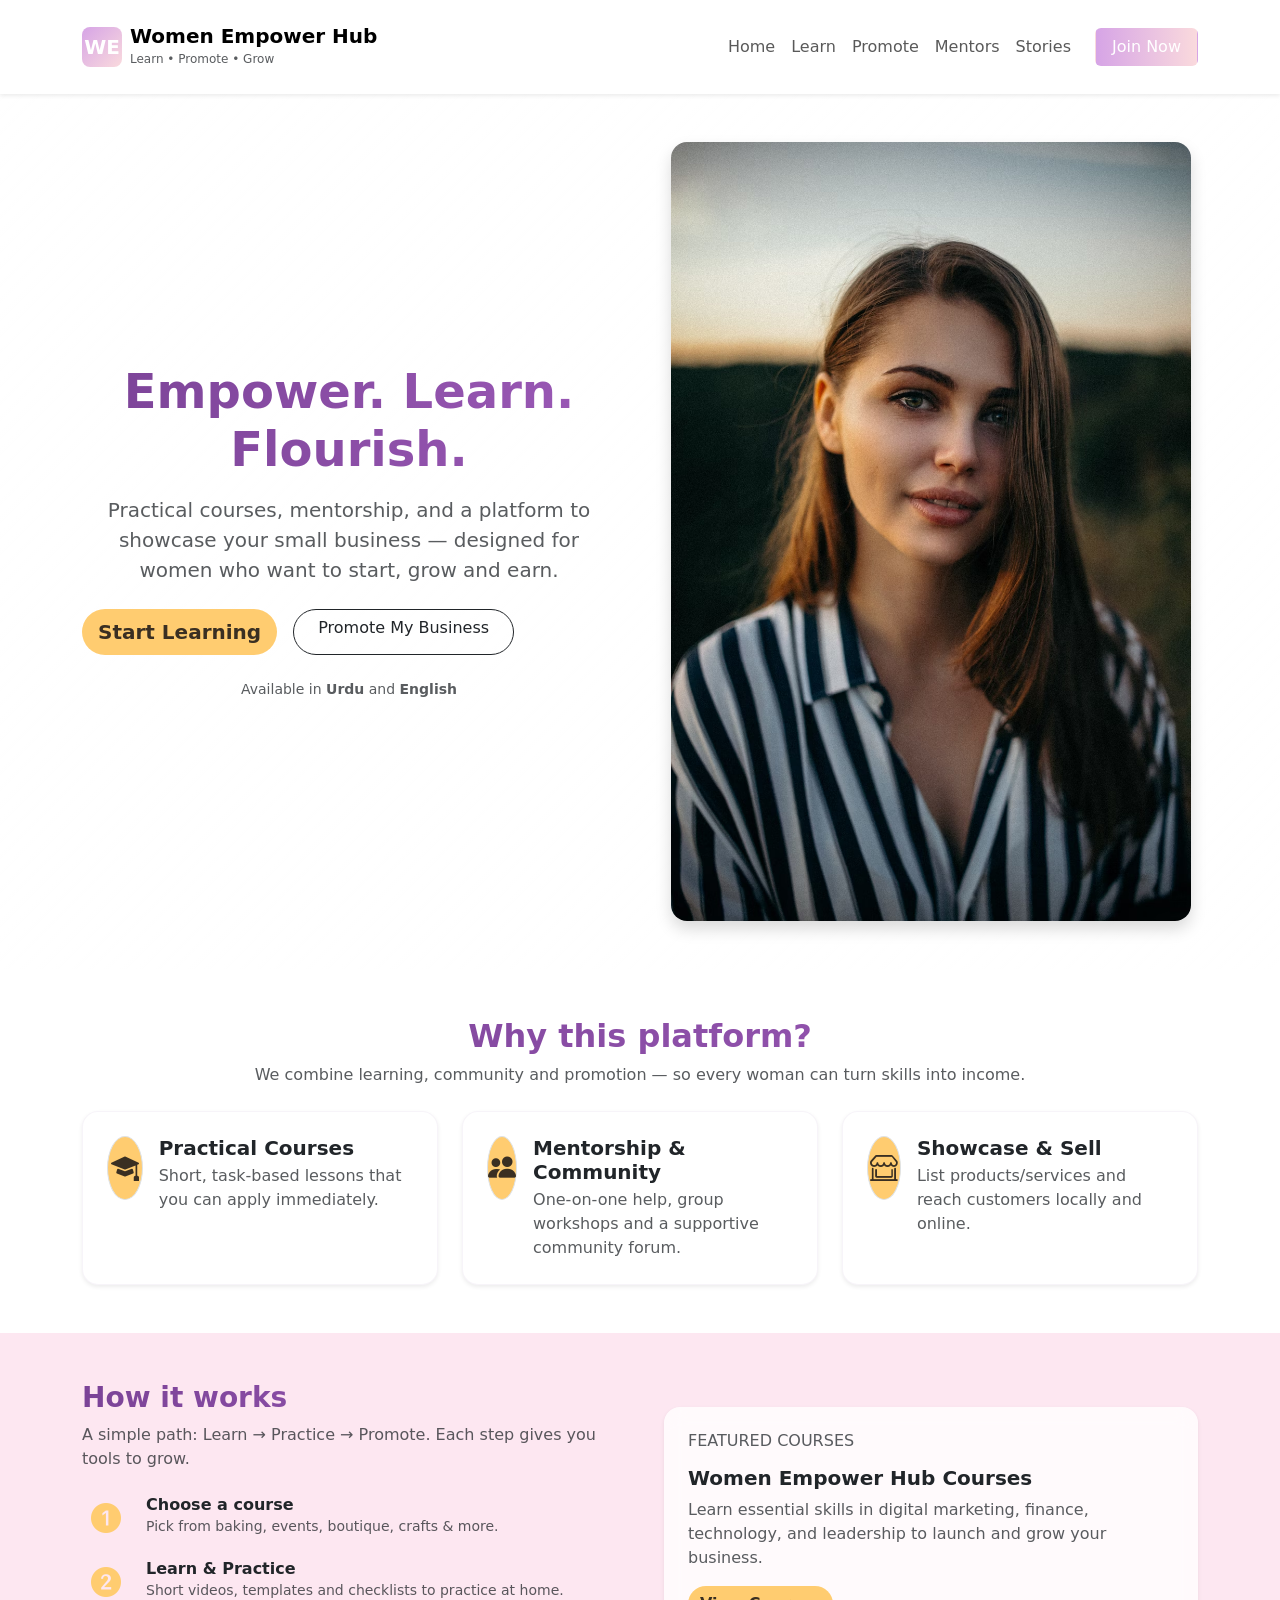
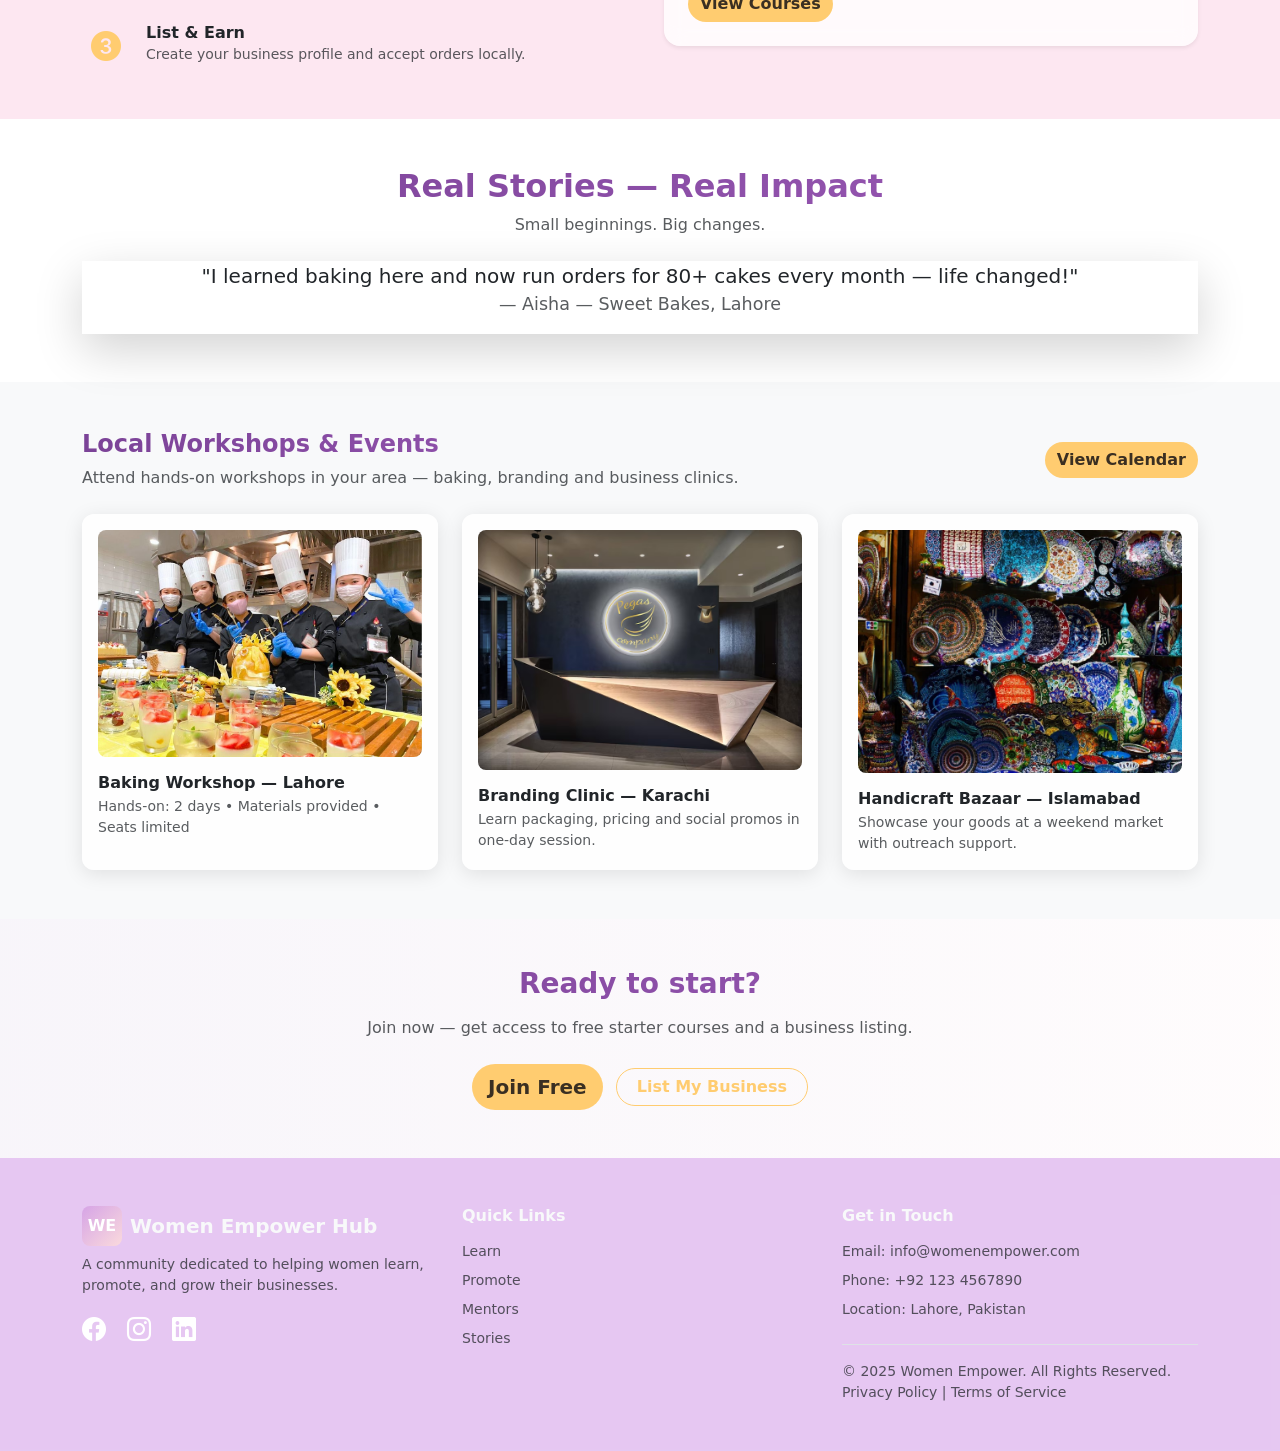
==== index.html @ d3f74d45 "Update changes" ====
<!doctype html>
<html lang="en">
<head>
  <meta charset="utf-8" />
  <meta name="viewport" content="width=device-width,initial-scale=1" />
  <title>Women Empower — Home</title>

  <!-- Bootstrap CSS -->
  <link href="assets/Bootsrtrap/bootstrap.min.css" rel="stylesheet">
  <!-- Bootstrap icons -->
  <link href="https://cdn.jsdelivr.net/npm/bootstrap-icons@1.11.3/font/bootstrap-icons.css" rel="stylesheet">
  <!-- AOS for scroll animations -->
  <link href="assets/Bootsrtrap/aos.css" rel="stylesheet">
  <!-- stylesheet link -->
<link rel="stylesheet" href="assets/style/styling.css">
<!-- header link -->
<script src="assets/JS/layout.js"></script>
 
</head>
<body class="bg-white">

  <!-- HERO -->
  <header class="hero-gradient text-center text-dark py-5" style="padding-top:6.5rem;">
    <div class="container">
      <div class="row align-items-center gx-5">
        <div class="col-lg-6" data-aos="fade-right">
          <h1 class="display-5 fw-bold mb-3 grad-text">Empower. Learn. Flourish.</h1>
          <p class="lead text-muted mb-4">Practical courses, mentorship, and a platform to showcase your small business — designed for women who want to start, grow and earn.</p>
          <div class="d-flex gap-3 justify-content-center justify-content-lg-start">
            <a class="btn btn-gold btn-lg" href="Student form2.html">Start Learning</a>
            <a class="btn btn-outline-dark rounded-pill px-4" href="promoteform.html">Promote My Business</a>
          </div>
          <div class="mt-4 text-muted small">Available in <strong>Urdu</strong> and <strong>English</strong></div>
        </div>

        <div class="col-lg-6 text-center" data-aos="fade-left">
          <div class="mx-auto" style="max-width:520px;">
            <img class="img-fluid rounded-4 shadow float-slow" 
                 src="assets/img/index-hero.avif" 
                 alt="Women entrepreneurs">
          </div>
        </div>
      </div>
    </div>
  </header>

  <!-- WHY (layered cards) -->
  <section class="py-5">
    <div class="container">
      <div class="text-center mb-4" data-aos="fade-up">
        <h2 class="fw-bold grad-text">Why this platform?</h2>
        <p class="text-muted">We combine learning, community and promotion — so every woman can turn skills into income.</p>
      </div>

      <div class="row row-cols-1 row-cols-md-3 g-4">
        <div class="col" data-aos="zoom-in">
          <div class="p-4 soft-card h-100 shadow-sm bg-white">
            <div class="d-flex align-items-start gap-3">
              <div class="btn-gold border rounded-circle d-inline-flex align-items-center justify-content-center" style="width:64px;height:64px;">
                <i class="bi bi-mortarboard-fill fs-3 "></i>
              </div>
              <div>
                <h5 class="mb-1 fw-bold">Practical Courses</h5>
                <p class="mb-0 text-muted">Short, task-based lessons that you can apply immediately.</p>
              </div>
            </div>
          </div>
        </div>

        <div class="col" data-aos="zoom-in" data-aos-delay="100">
          <div class="p-4 soft-card h-100 shadow-sm bg-white">
            <div class="d-flex align-items-start gap-3">
              <div class="btn-gold border rounded-circle d-inline-flex align-items-center justify-content-center" style="width:64px;height:64px;">
                <i class="bi bi-people-fill fs-3"></i>
              </div>
              <div>
                <h5 class="mb-1 fw-bold">Mentorship & Community</h5>
                <p class="mb-0 text-muted">One-on-one help, group workshops and a supportive community forum.</p>
              </div>
            </div>
          </div>
        </div>

        <div class="col" data-aos="zoom-in" data-aos-delay="200">
          <div class="p-4 soft-card h-100 shadow-sm bg-white">
            <div class="d-flex align-items-start gap-3">
              <div class="btn-gold border rounded-circle d-inline-flex align-items-center justify-content-center" style="width:64px;height:64px;">
                <i class="bi bi-shop-window fs-3 "></i>
              </div>
              <div>
                <h5 class="mb-1 fw-bold">Showcase & Sell</h5>
                <p class="mb-0 text-muted">List products/services and reach customers locally and online.</p>
              </div>
            </div>
          </div>
        </div>
      </div>
    </div>
  </section>

  <!-- HOW IT WORKS (three-step cards with overlap style) -->
  <section class="py-5 bg-blush">
    <div class="container">
      <div class="row align-items-center gx-5">
        <div class="col-lg-6" data-aos="fade-up">
          <h3 class="fw-bold grad-text">How it works</h3>
          <p class="text-muted mb-4">A simple path: Learn → Practice → Promote. Each step gives you tools to grow.</p>

          <div class="d-flex align-items-start gap-3 mb-3">
            <div class="badge gold-text  rounded-circle" style="width:48px;height:48px;display:flex;align-items:center;justify-content:center;"><i class="bi bi-1-circle-fill text-dark" style="font-size: 30px;"   ></i></div>
            <div>
              <h6 class="mb-0 fw-bold">Choose a course</h6>
              <small class="text-muted">Pick from baking, events, boutique, crafts & more.</small>
            </div>
          </div>

          <div class="d-flex align-items-start gap-3 mb-3">
            <div class="badge gold-text  rounded-circle" style="width:48px;height:48px;display:flex;align-items:center;justify-content:center;"><i class="bi bi-2-circle-fill " style="font-size: 30px;"></i></div>
            <div>
              <h6 class="mb-0 fw-bold">Learn & Practice</h6>
              <small class="text-muted">Short videos, templates and checklists to practice at home.</small>
            </div>
          </div>

          <div class="d-flex align-items-start gap-3">
            <div class="badge gold-text  rounded-circle" style="width:48px;height:48px;display:flex;align-items:center;justify-content:center;"><i class="bi bi-3-circle-fill "style="font-size: 30px;"></i></div>
            <div>
              <h6 class="mb-0 fw-bold">List & Earn</h6>
              <small class="text-muted">Create your business profile and accept orders locally.</small>
            </div>
          </div>
        </div>

        <div class="col-lg-6" data-aos="fade-left">
          <div class="card rounded-4 shadow-sm">
            <div class="card-body p-4">
              <h6 class="text-uppercase text-muted mb-3">Featured Courses</h6>
              <h5 class="fw-bold">Women Empower Hub Courses</h5>
              <p class="text-muted">Learn essential skills in digital marketing, finance, technology, and leadership to launch and grow your business.</p>
              <div class="d-flex gap-2">
                <a class="btn btn-gold rounded-pill" href="courses.html">View Courses</a>
              </div>
            </div>
          </div>
        </div>
      </div>
    </div>
  </section>

  <!-- SUCCESS STORIES CAROUSEL -->
  <section class="py-5">
    <div class="container">
      <div class="text-center mb-4" data-aos="fade-up">
        <h2 class="fw-bold grad-text">Real Stories — Real Impact</h2>
        <p class="text-muted">Small beginnings. Big changes.</p>
      </div>

      <div id="storiesCarousel" class="carousel slide shadow-lg" data-bs-ride="carousel" data-aos="fade-up">
        <div class="carousel-inner text-center">
          <div class="carousel-item active">
            <figure class="blockquote">
              <p class="mb-3">"I learned baking here and now run orders for 80+ cakes every month — life changed!"</p>
              <figcaption class="blockquote-footer text-muted">Aisha — Sweet Bakes, Lahore</figcaption>
            </figure>
          </div>
          <div class="carousel-item">
            <figure class="blockquote">
              <p class="mb-3">"Simple lessons & a mentor helped me start my event service with confidence."</p>
              <figcaption class="blockquote-footer text-muted">Samina — Event Care, Islamabad</figcaption>
            </figure>
          </div>
          <div class="carousel-item">
            <figure class="blockquote">
              <p class="mb-3">"I started selling handicrafts and now attend local bazaars every month."</p>
              <figcaption class="blockquote-footer text-muted">Hina — Handcrafted, Karachi</figcaption>
            </figure>
          </div>
        </div>
        <button class="carousel-control-prev" type="button" data-bs-target="#storiesCarousel" data-bs-slide="prev">
          <span class="carousel-control-prev-icon" aria-hidden="true"></span>
        </button>
        <button class="carousel-control-next" type="button" data-bs-target="#storiesCarousel" data-bs-slide="next">
          <span class="carousel-control-next-icon" aria-hidden="true"></span>
        </button>
      </div>
    </div>
  </section>

  <!-- OFFLINE EVENTS / CENTERS -->
  <section class="py-5 bg-light">
    <div class="container">
      <div class="d-flex justify-content-between align-items-center mb-4">
        <div>
          <h4 class="fw-bold grad-text ">Local Workshops & Events</h4>
          <p class="text-muted mb-0">Attend hands-on workshops in your area — baking, branding and business clinics.</p>
        </div>
        <a href="#" class="btn btn-gold  rounded-pill">View Calendar</a>
      </div>

 <div class="row row-cols-1 row-cols-md-3 g-4">
        <div class="col" data-aos="flip-left">
          <div class="card soft-card h-100 p-3">
            <img src="assets/img/bakery-la.jpg" class="rounded-3 mb-3" alt="Workshop">
            <h6 class="mb-1 fw-bold">Baking Workshop — Lahore</h6>
            <p class="text-muted small mb-0">Hands-on: 2 days • Materials provided • Seats limited</p>
          </div>
        </div>
     
        <div class="col" data-aos="flip-left" data-aos-delay="100">
          <div class="card soft-card h-100 p-3">
            <img src="assets/img/branding.avif" class="rounded-3 mb-3" alt="Workshop">
            <h6 class="mb-1 fw-bold">Branding Clinic — Karachi</h6>
            <p class="text-muted small mb-0">Learn packaging, pricing and social promos in one-day session.</p>
          </div>
        </div> 

          <div class="col" data-aos="flip-left" data-aos-delay="200">
          <div class="card soft-card h-100 p-3">
            <img src="assets/img/h-craft.webp" class="rounded-3 mb-3" alt="Workshop">
            <h6 class="mb-1 fw-bold">Handicraft Bazaar — Islamabad</h6>
            <p class="text-muted small mb-0">Showcase your goods at a weekend market with outreach support.</p>
          </div>
        </div>
        
      </div>
    </div>
  </section>

  <!-- CTA -->
  <section class="py-5 text-center" style="background: linear-gradient(90deg, rgba(195,174,214,0.12), rgba(246,214,224,0.08));">
    <div class="container">
      <h3 class="fw-bold mb-3 grad-text" data-aos="fade-up">Ready to start?</h3>
      <p class="text-muted mb-4" data-aos="fade-up">Join now — get access to free starter courses and a business listing.</p>
      <a href="joinnow.html" class="btn btn-gold btn-lg rounded-pill me-2" data-aos="zoom-in">Join Free</a>
      <a href="promoteform.html" class="btn btn-outline-gold btn-gold-rounded-pill" data-aos="zoom-in">List My Business</a>
    </div>
  </section>



  <!-- Bootstrap JS + AOS -->
  <script src="assets/Bootsrtrap/bootstrap.min.js"></script>
  <script src="assets/Bootsrtrap/aos.js"></script>
  <script> AOS.init({ duration: 700, once: true }); </script>
</body>
</html>
---- assets/style/styling.css ----
:root{
      --lavender:#c3aed6;
      --blush:#e799b2;
      --blush2:#fde7f1;
      --deep:#7b4397;
      --gold:#ffcc70;
      --gold2:#face7c;
      --muted:#6b6b6b;
    }
    /* Gradient hero */
    .hero-gradient{
      background: linear-gradient(135deg, var(--lavender) 0%, var(--blush) 55%, #fff 100%);
    }
    /* Accent heading gradient */
    .grad-text{
      background: linear-gradient(90deg,var(--deep), #9b59b6);
      -webkit-background-clip: text;
      -webkit-text-fill-color: transparent;
    }
    /* Soft floating for image */
    .float-slow { animation: float 5s ease-in-out infinite; }
    @keyframes float { 0% { transform: translateY(0); } 50% { transform: translateY(-10px); } 100% { transform: translateY(0); } }
    /* subtle card border */
    .soft-card { border-radius: 1rem; border: 1px solid rgba(123,67,151,0.06); }
    /* small utility for gold button */
    .btn-gold { background: var(--gold); color:#3a2f22; font-weight:600; border-radius: 40px; }
    .btn-gold2{background: var(--gold); color:#3a2f22; font-weight:600; }
    .gold-text{-webkit-text-fill-color:var(--gold2) ;}
    /* Custom gold outline button */
.btn-outline-gold {
  color: var(--gold);
  border: 1.5px solid var(--gold);
  background-color: transparent;
  transition: all 0.3s ease;
}

.btn-outline-gold:hover {
  background-color: var(--gold);
  color: #3a2f22; /* Dark readable text on gold */
}

/* Pill shape fix */
.btn-gold-rounded-pill {
  border-radius: 50rem !important;
  padding-left: 1.25rem;
  padding-right: 1.25rem;
  font-weight: 600;
}



/* mentor page  */
.course-card:hover{transform: translateY(-5px); box-shadow:0 8px 20px rgba(0,0,0,0.1);}
.course-card{transition: .3s;}
.bg-lavender{background: var(--lavender);}
.bg-blush{background: var(--blush2);}
.gold-text{-webkit-text-fill-color:var(--gold) ;}
.horizontal-scroll {
  display: flex;
  overflow-x: auto;
  scroll-snap-type: x mandatory;
  gap: 1.5rem;
  padding-bottom: 1rem;
}

.mentor-card {
  flex: 0 0 80%;
  max-width: 300px;
  scroll-snap-align: start;
}

@media (min-width: 768px) {
  .mentor-card {
    flex: 0 0 30%;
  }
}
.business-card {
  border: 1px solid rgba(0,0,0,0.08);
  border-radius: 12px;
  overflow: hidden;
}
.business-card:hover{transform: translateY(-5px); box-shadow:0 8px 20px rgba(0,0,0,0.1);}


/* list business now page */
:root{
      --lavender:#f1e9f8;
      --blush:#fde7f1;
      --deep:#7b4397;
      --gold:#ffcc70;
      --muted:#6b6b6b;
      --soft-purple: #D6A4E6;
      --soft-pink: #FADADD;
      --hero-bg: linear-gradient(135deg, var(--soft-purple), var(--soft-pink));
    }
    .grad-text{
      background: linear-gradient(90deg,var(--deep), #9b59b6);
      -webkit-background-clip: text;
      -webkit-text-fill-color: transparent;
    }
    .hero-gradient{
      background: var(--hero-bg);
    }
    .btn-gold{background: var(--gold); color:#3a2f22; font-weight:600; border-radius: 40px;}
    .bg-lavender{background: var(--lavender);}
    .bg-blush{background: var(--blush);}
    .form-control, .form-select {
      border-radius: 10px;
    }
    .img-fluid {
      max-width: 100%;
      height: auto;
    }
    /* Glassmorphism Effect */
    .glass-card {
      background: rgba(255, 255, 255, 0.2);
      backdrop-filter: blur(10px);
      border: 1px solid rgba(255, 255, 255, 0.3);
      border-radius: 15px;
      box-shadow: 0 4px 6px rgba(0, 0, 0, 0.1);
    }
    /* .glass-card .form-control,
    .glass-card .form-select {
      background: rgba(255, 255, 255, 0.4);
      border: 1px solid rgba(255, 255, 255, 0.4);
      color: var(--deep);
    } */
    .glass-card .form-control::placeholder {
      color: rgba(123, 67, 151, 0.7);
    }
    .glass-card .form-label {
      color: var(--deep);
      font-weight: 500;
    }
    .registration-bg {
      background: var(--hero-bg);
    }
    .hero-gradient {
        background: linear-gradient(135deg, var(--lavender) 0%, var(--blush) 55%, #fff 100%);
    }
    /* Up and down animation */
    @keyframes float-up-down {
      0% { transform: translateY(0px); }
      50% { transform: translateY(-15px); }
      100% { transform: translateY(0px); }
    }
    /* Adjusted image height and applied animation */
    .vertical-img {
      height: 800px;
      width: 1000px;
      object-fit: cover;
      animation: float-up-down 4s ease-in-out infinite alternate;
    }


    /* joint now */ 

      /* body {
      background: linear-gradient(135deg, #f0f0f5, #f8f8fd);
      font-family: 'Inter', sans-serif;
      min-height: 100vh;
      padding-top: 7rem;
    } */
    .main-form-container {
      max-width: 900px;
      margin: 20px auto;
      background-color: rgba(255, 255, 255, 02); /* Made more transparent */
      border-radius: 15px;
      box-shadow: 0 10px 40px rgba(0, 0, 0, 0.1);
      overflow: hidden;
    }
    .form-image-section {
      background-image: url('https://images.pexels.com/photos/7202805/pexels-photo-7202805.jpeg?cs=srgb&dl=pexels-tima-miroshnichenko-7202805.jpg&fm=jpg');
      background-size: cover;
      background-position: center;
    }
    .form-content-section {
      padding: 40px;
    }
    h4.form-title {
      color: #6b6b6b;
      font-weight: 600;
      text-transform: uppercase;
      font-size: 1.1rem;
      margin-bottom: 25px;
    }
    .form-control {
      background-color: transparent;
      border: none;
      border-bottom: 2px solid #e8e8e8;
      border-radius: 0;
      padding: 12px 20px 8px;
      font-size: 0.9rem;
      transition: border-bottom-color 0.3s;
    }
    .form-control::placeholder {
        color: #9b59b6; /* Changed placeholder color to purple */
    }
    .form-control:focus {
      box-shadow: none;
      background-color: transparent;
      border-color: #9b59b6;
    }
    .btn-submit {
      background: linear-gradient(90deg, #7b4397, #9b59b6);
      color: #fff;
      font-weight: 600;
      border: none;
      border-radius: 25px;
      padding: 12px 30px;
      transition: all 0.3s;
    }
    .btn-submit:hover {
      background: linear-gradient(90deg, #9b59b6, #7b4397);
      box-shadow: 0 5px 15px rgba(123, 67, 151, 0.4);
    }
    .form-check-label {
      font-size: 0.85rem;
      color: #6b6b6b;
    }
    .form-check-input:checked {
      background-color: #9b59b6;
      border-color: #9b59b6;
    }
    .form-check-input:focus {
      box-shadow: 0 0 0 0.25rem rgba(155, 89, 182, 0.25);
    }
    .grad-text {
      background: linear-gradient(90deg, #7b4397, #9b59b6);
      -webkit-background-clip: text;
      -webkit-text-fill-color: transparent;
    }
    .grad-bg {
      background: linear-gradient(90deg, #D6A4E6, #FADADD);
    }




/* courses page */

  :root{
      --lavender:#f1e9f8;
      --blush:#fde7f1;
      --deep:#7b4397;
      --gold:#ffcc70;
      --muted:#6b6b6b;
    }
    .grad-text{
      background: linear-gradient(90deg,var(--deep), #9b59b6);
      -webkit-background-clip: text;
      -webkit-text-fill-color: transparent;
    }
    .hero-gradient{
      background: linear-gradient(135deg, var(--lavender) 0%, var(--blush) 55%, #fff 100%);
    }
    .btn-gold{background: var(--gold); color:#3a2f22; font-weight:600; border-radius: 40px;}
    .course-card {
      border: 1px solid rgba(0,0,0,0.08);
      border-radius: 12px;
      overflow: hidden;
      transition: transform .3s;
      cursor: pointer;
    }
    .course-card:hover{transform: translateY(-5px); box-shadow:0 8px 20px rgba(0,0,0,0.1);}
    .bg-lavender{background: var(--lavender);}
    .bg-blush{background: var(--blush);}
    .instructor-img {
      width: 50px;
      height: 50px;
      object-fit: cover;
    }

/* story form */
            :root{
            --lavender:#f1e9f8;
            --blush:#fde7f1;
            --deep:#7b4397;
            --gold:#ffcc70;
            --muted:#6b6b6b;
            --soft-purple: #D6A4E6;
            --soft-pink: #FADADD;
            --hero-bg: linear-gradient(135deg, var(--soft-purple), var(--soft-pink));
        }
        .grad-text{
            background: linear-gradient(90deg, var(--deep), #9b59b6);
            -webkit-background-clip: text;
            -webkit-text-fill-color: transparent;
        }
        .hero-gradient{
            background: var(--hero-bg);
        }
        .btn-gold{background: var(--gold); color:#3a2f22; font-weight:600; border-radius: 40px;}
        .bg-lavender{background: var(--lavender);}
        .bg-blush{background: var(--blush);}
        .form-control, .form-select {
            border-radius: 10px;
        }
        .img-fluid {
            max-width: 100%;
            height: auto;
        }
        /* Glassmorphism Effect */
        .glass-card {
            background: rgba(255, 255, 255, 0.2);
            backdrop-filter: blur(10px);
            border: 1px solid rgba(255, 255, 255, 0.3);
            border-radius: 15px;
            box-shadow: 0 4px 6px rgba(0, 0, 0, 0.1);
        }
        /* .glass-card .form-control,
        .glass-card .form-select {
            background: rgba(255, 255, 255, 0.4);
            border: 1px solid rgba(255, 255, 255, 0.4);
            color: var(--deep);
        }
        .glass-card .form-control::placeholder {
            color: rgba(123, 67, 151, 0.7);
        }
        .glass-card .form-label {
            color: var(--deep);
            font-weight: 500;
        } */
        .registration-bg {
            background: var(--hero-bg);
        }
        .hero-gradient {
            background: linear-gradient(135deg, var(--lavender) 0%, var(--blush) 55%, #fff 100%);
        }
        /* No need for vertical-img or float-up-down keyframes as image is removed */

.form-select:focus {
  border-color: var(--gold) !important;       /* gold border */
  box-shadow: 0 0 0 0.25rem rgba(255, 204, 112, 0.25) !important; /* soft gold glow */
}
   .form-control:focus {
  border-color: var(--gold) !important;       /* gold border */
  box-shadow: 0 0 0 0.25rem rgba(255, 204, 112, 0.25) !important; /* soft gold glow */
} 



/* story page  */
:root{
  --lavender:#f1e9f8;
  --blush:#fde7f1;
  --deep:#7b4397;
  --gold:#ffcc70;
  --muted:#6b6b6b;
}
.grad-text{
  background: linear-gradient(90deg,var(--deep), #9b59b6);
  -webkit-background-clip: text;
  -webkit-text-fill-color: transparent;
}
.hero-gradient{
  background: linear-gradient(135deg, var(--lavender) 0%, var(--blush) 55%, #fff 100%);
}
.btn-gold{background: var(--gold); color:#3a2f22; font-weight:600; border-radius: 40px;}
.story-card {
  border: 1px solid rgba(0,0,0,0.08);
  border-radius: 12px;
  overflow: hidden;
  transition: transform .3s;
}
.story-card:hover{transform: translateY(-5px); box-shadow:0 8px 20px rgba(0,0,0,0.1);}
.story-img {
  border-radius: 1rem;
  transition: transform .3s;
}
.story-img:hover {
    transform: scale(1.02);
}

/* student form   */

/* Success background state */
body.success-bg {
  background-image: url("https://images.pexels.com/photos/4050362/pexels-photo-4050362.jpeg");
  background-color: transparent;
}

.grad-text {
  background: linear-gradient(90deg, var(--deep), #9b59b6);
  -webkit-background-clip: text;
  -webkit-text-fill-color: transparent;
}

.btn-gold {
  background: var(--gold);
  color: #3a2f22;
  font-weight: 600;
  border: none;
  border-radius: 40px;
  transition: transform 0.2s, box-shadow 0.2s;
}

.btn-gold:hover {
  transform: translateY(-2px);
  box-shadow: 0 4px 8px rgba(0, 0, 0, 0.1);
  color: #3a2f22;
}

.form-control,
.form-select {
  border-radius: 8px;
}

/* Custom focus and check styles */
.form-control:focus,
.form-select:focus,
.form-check-input:focus {
  border-color: var(--deep);
  box-shadow: 0 0 0 0.25rem rgba(123, 67, 151, 0.25);
}

.form-check-input:checked {
  background-color: var(--deep);
  border-color: var(--deep);
}

.step-nav-container {
  display: flex;
  justify-content: space-between;
  align-items: center;
  margin-bottom: 2rem;
  position: relative;
}

.step-nav-container::before {
  content: '';
  position: absolute;
  top: 15px;
  left: 10%;
  right: 10%;
  height: 4px;
  background-color: #e9ecef;
  z-index: 0;
}

.step-indicator {
  display: flex;
  flex-direction: column;
  align-items: center;
  position: relative;
  z-index: 1;
  transition: color 0.3s;
}

.step-indicator .step-number {
  width: 30px;
  height: 30px;
  border-radius: 50%;
  background-color: #e9ecef;
  display: flex;
  justify-content: center;
  align-items: center;
  font-weight: bold;
  color: #6c757d;
  transition: background-color 0.3s, color 0.3s;
}

.step-indicator .step-label {
  font-size: 0.8rem;
  margin-top: 0.5rem;
  white-space: nowrap;
  transition: color 0.3s;
  color: #6c757d;
}

.step-indicator.active .step-number {
  background-color: var(--deep);
  color: #fff;
}

.step-indicator.active .step-label {
  color: var(--deep);
  font-weight: bold;
}

/* Connectors for mobile */
@media (max-width: 768px) {
  .step-nav-container {
    flex-direction: column;
    align-items: flex-start;
    padding-left: 1rem;
  }

  .step-nav-container::before {
    top: 0;
    left: 20px;
    bottom: 0;
    width: 4px;
    height: 100%;
  }

  .step-indicator {
    flex-direction: row;
    margin-bottom: 1.5rem;
  }

  .step-indicator .step-number {
    margin-right: 1rem;
  }
}

.form-step {
  display: none;
}

.form-step.active {
  display: block;
}

/* Frosted glass card styling */
.card {
  border-radius: 12px;
  border: none;
  background: rgba(255, 255, 255, 0.8);
  backdrop-filter: blur(10px);
  -webkit-backdrop-filter: blur(10px);
  box-shadow: 0 4px 20px rgba(0, 0, 0, 0.1);
}

/* Success page styling */
.success-page {
  display: none;
  text-align: center;
  padding: 4rem 2rem;
}

.success-page .bi-check-circle {
  font-size: 4rem;
  color: #28a745;
  margin-bottom: 1rem;
}

/* Hero section styling */
.hero-gradient {
  background: linear-gradient(135deg, rgba(255, 255, 255, 0.7), rgba(255, 255, 255, 0.2));
  -webkit-backdrop-filter: blur(5px);
  backdrop-filter: blur(5px);
}
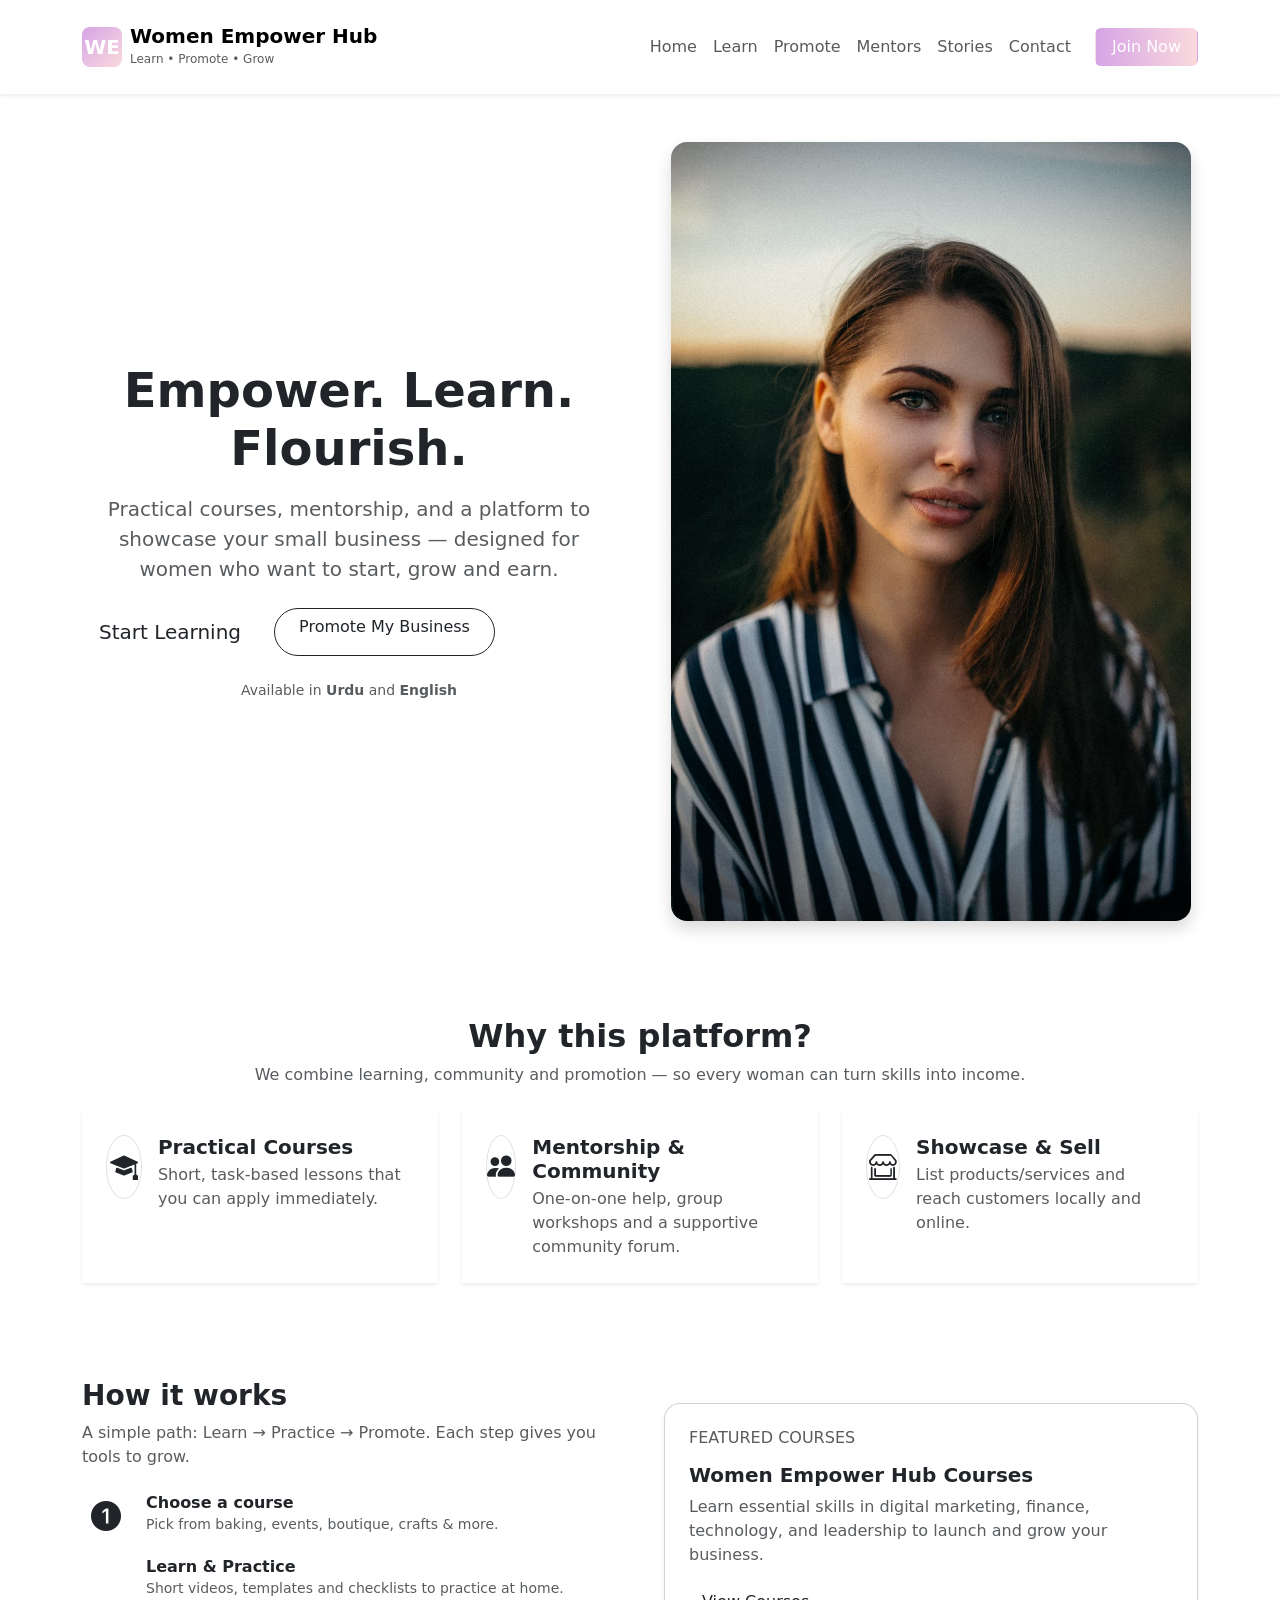
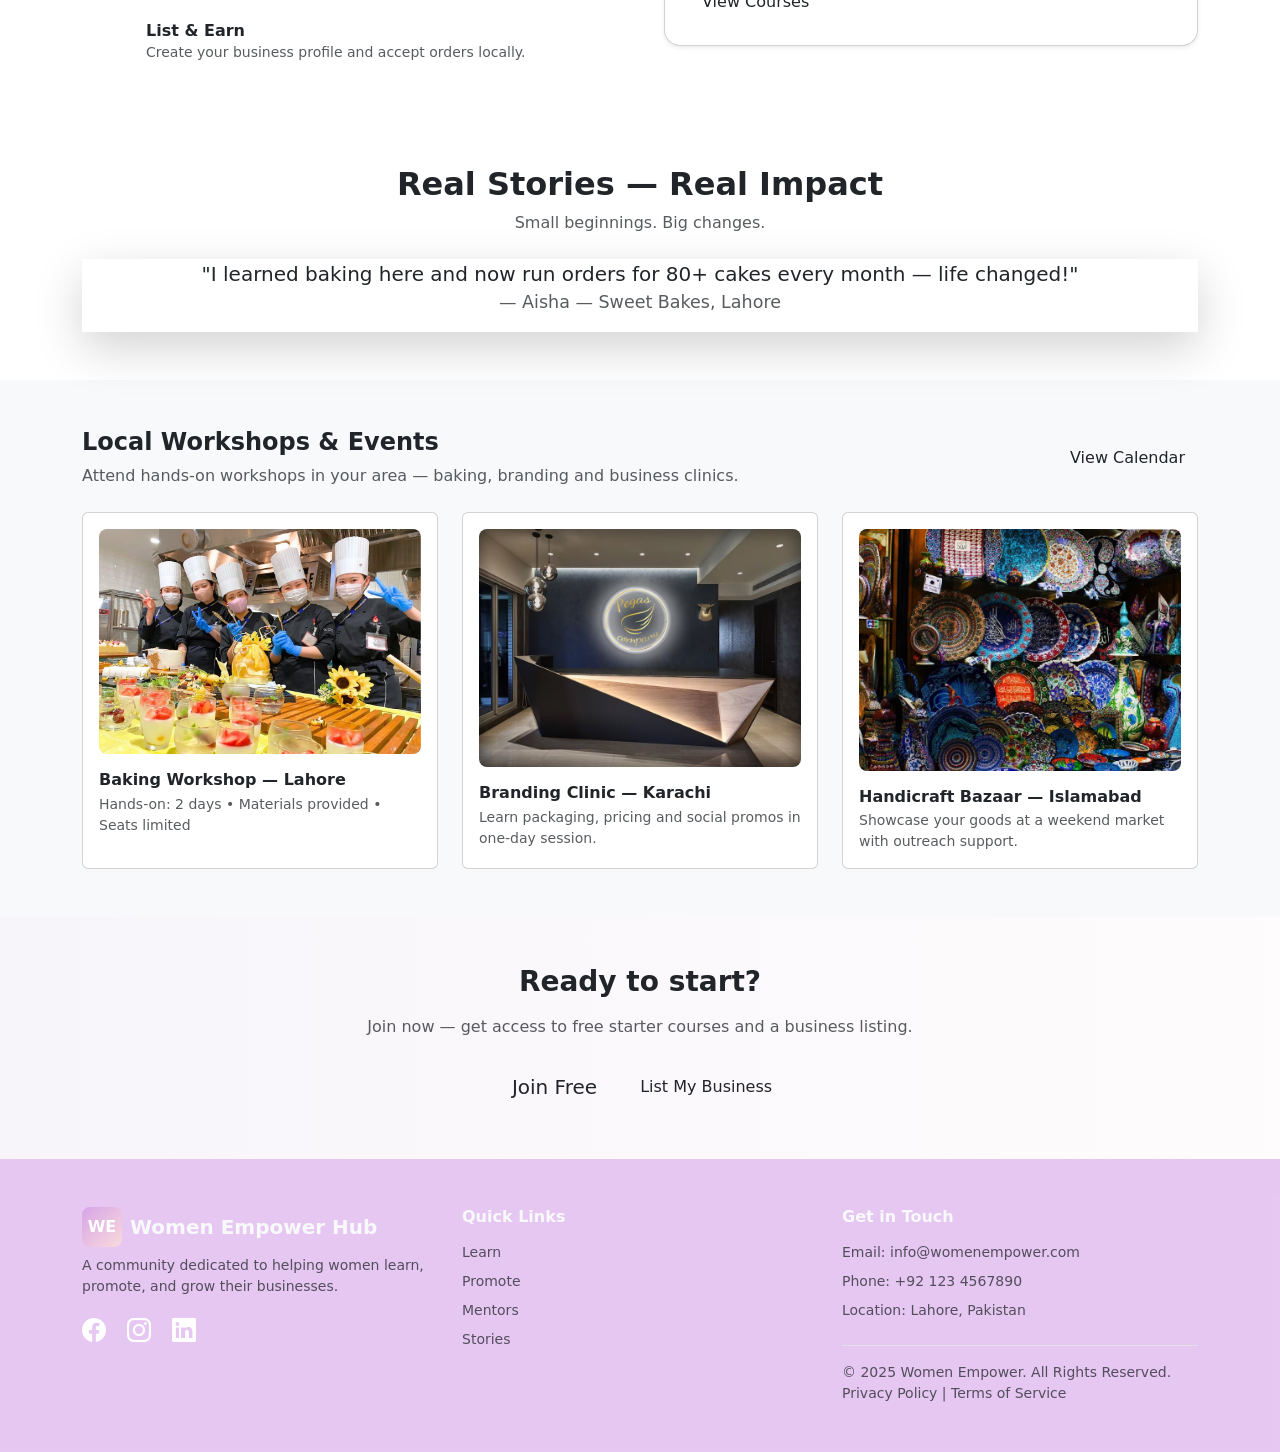
==== commit d268c477: "Update index.html" ====
--- a/index.html
+++ b/index.html
@@ -12,7 +12,7 @@
   <!-- AOS for scroll animations -->
   <link href="assets/Bootsrtrap/aos.css" rel="stylesheet">
   <!-- stylesheet link -->
-<link rel="stylesheet" href="assets/style/styling.css">
+<link rel="stylesheet" href="assets/style/index.css">
 <!-- header link -->
 <script src="assets/JS/layout.js"></script>
  
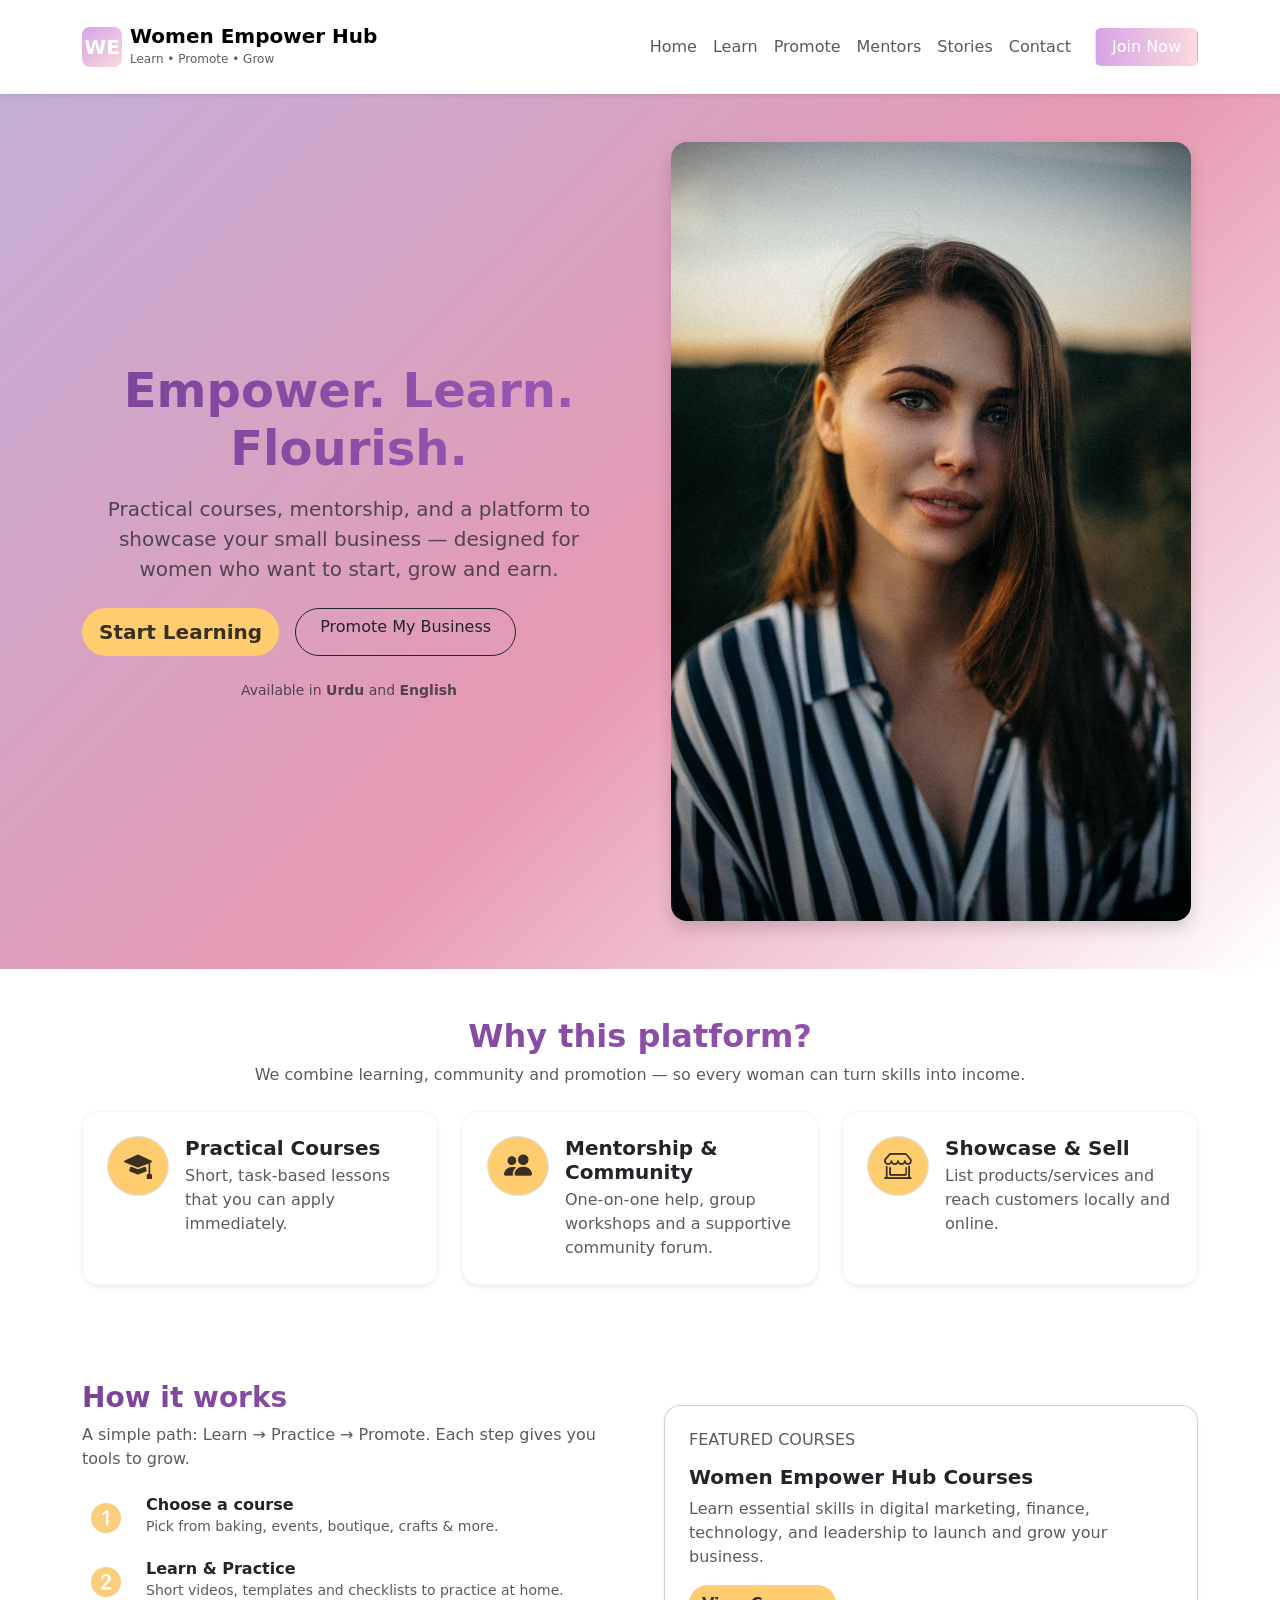
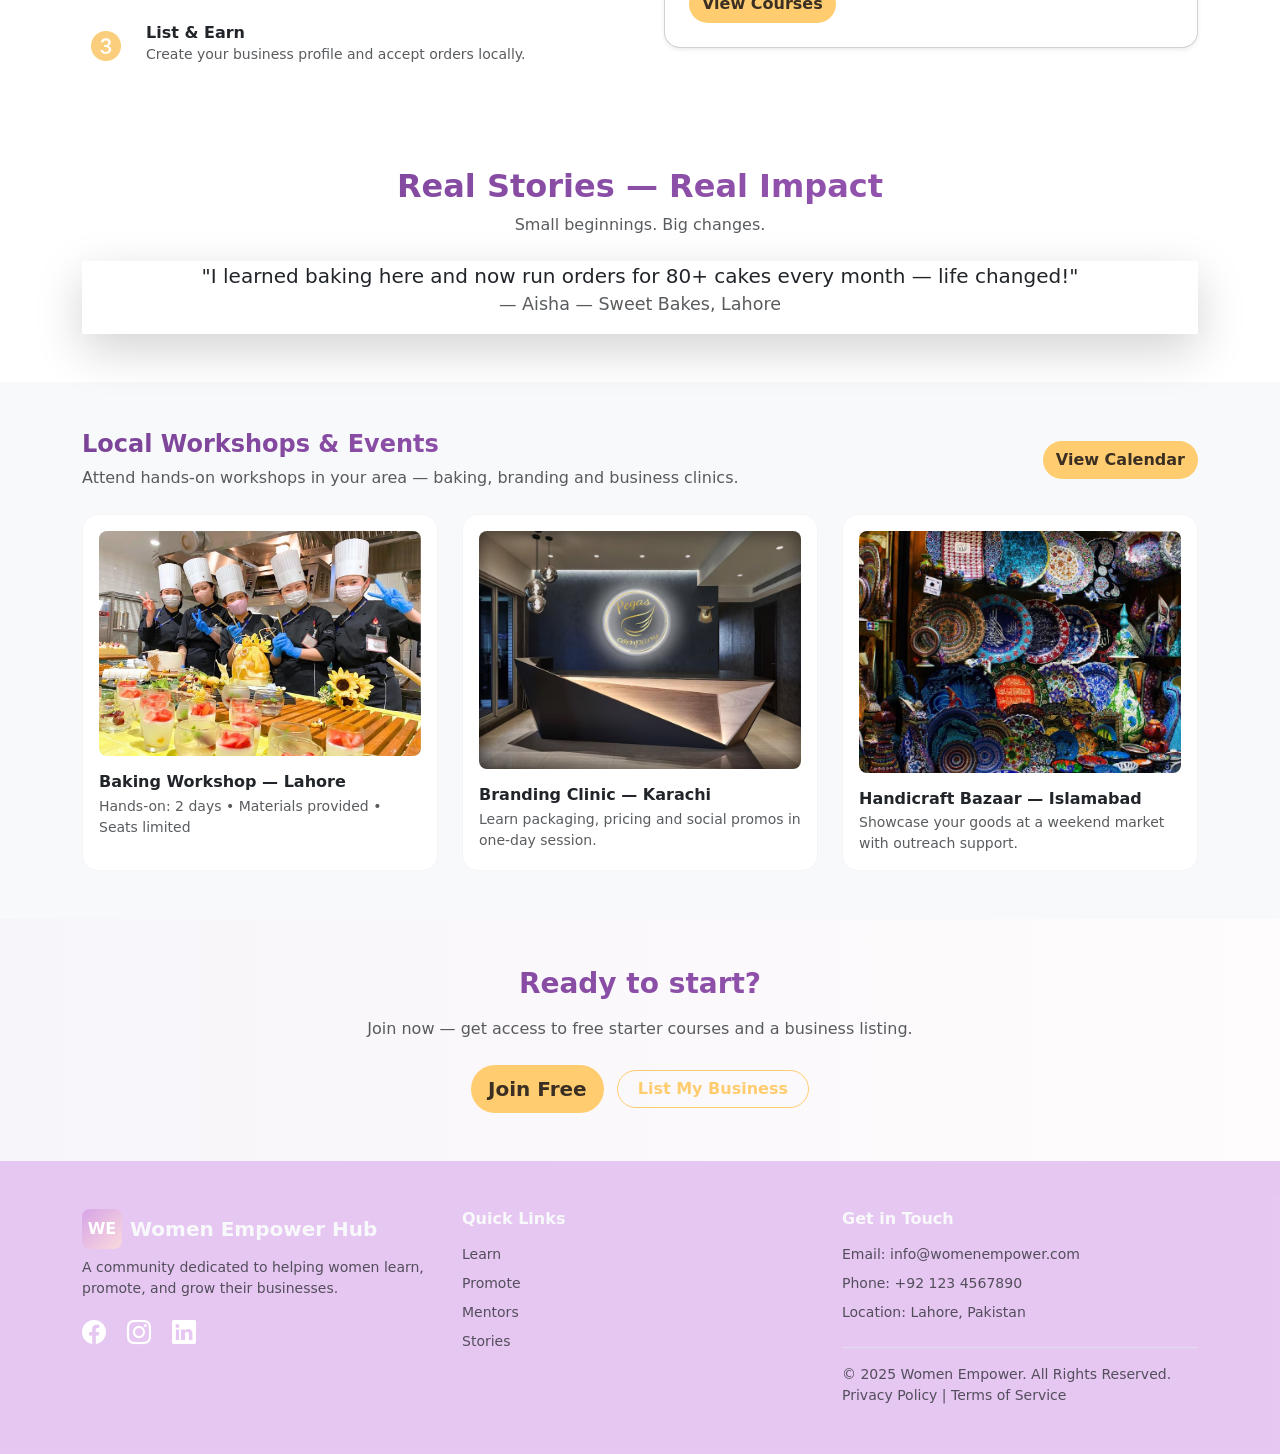
==== commit 1797d54c: "index update" ====
--- a/index.html
+++ b/index.html
@@ -56,7 +56,7 @@
         <div class="col" data-aos="zoom-in">
           <div class="p-4 soft-card h-100 shadow-sm bg-white">
             <div class="d-flex align-items-start gap-3">
-              <div class="btn-gold border rounded-circle d-inline-flex align-items-center justify-content-center" style="width:64px;height:64px;">
+              <div class="btn-gold border rounded-circle d-inline-flex align-items-center justify-content-center px-3 py-2">
                 <i class="bi bi-mortarboard-fill fs-3 "></i>
               </div>
               <div>
@@ -70,7 +70,7 @@
         <div class="col" data-aos="zoom-in" data-aos-delay="100">
           <div class="p-4 soft-card h-100 shadow-sm bg-white">
             <div class="d-flex align-items-start gap-3">
-              <div class="btn-gold border rounded-circle d-inline-flex align-items-center justify-content-center" style="width:64px;height:64px;">
+              <div class="btn-gold border rounded-circle d-inline-flex align-items-center justify-content-center px-3 py-2">
                 <i class="bi bi-people-fill fs-3"></i>
               </div>
               <div>
@@ -84,7 +84,7 @@
         <div class="col" data-aos="zoom-in" data-aos-delay="200">
           <div class="p-4 soft-card h-100 shadow-sm bg-white">
             <div class="d-flex align-items-start gap-3">
-              <div class="btn-gold border rounded-circle d-inline-flex align-items-center justify-content-center" style="width:64px;height:64px;">
+              <div class="btn-gold border rounded-circle d-inline-flex align-items-center justify-content-center px-3 py-2">
                 <i class="bi bi-shop-window fs-3 "></i>
               </div>
               <div>
--- a/assets/style/index.css
+++ b/assets/style/index.css
@@ -0,0 +1,48 @@
+   :root{
+      --lavender:#c3aed6;
+      --blush:#e799b2;
+      --blush2:#fde7f1;
+      --deep:#7b4397;
+      --gold:#ffcc70;
+      --gold2:#face7c;
+      --muted:#6b6b6b;
+    }
+    /* Gradient hero */
+    .hero-gradient{
+      background: linear-gradient(135deg, var(--lavender) 0%, var(--blush) 55%, #fff 100%);
+    }
+    /* Accent heading gradient */
+    .grad-text{
+      background: linear-gradient(90deg,var(--deep), #9b59b6);
+      -webkit-background-clip: text;
+      -webkit-text-fill-color: transparent;
+    }
+    /* Soft floating for image */
+    .float-slow { animation: float 5s ease-in-out infinite; }
+    @keyframes float { 0% { transform: translateY(0); } 50% { transform: translateY(-10px); } 100% { transform: translateY(0); } }
+    /* subtle card border */
+    .soft-card { border-radius: 1rem; border: 1px solid rgba(123,67,151,0.06); }
+    /* small utility for gold button */
+    .btn-gold { background: var(--gold); color:#3a2f22; font-weight:600; border-radius: 40px; }
+    .btn-gold2{background: var(--gold); color:#3a2f22; font-weight:600; }
+    .gold-text{-webkit-text-fill-color:var(--gold2) ;}
+    /* Custom gold outline button */
+.btn-outline-gold {
+  color: var(--gold);
+  border: 1.5px solid var(--gold);
+  background-color: transparent;
+  transition: all 0.3s ease;
+}
+
+.btn-outline-gold:hover {
+  background-color: var(--gold);
+  color: #3a2f22; /* Dark readable text on gold */
+}
+
+/* Pill shape fix */
+.btn-gold-rounded-pill {
+  border-radius: 50rem !important;
+  padding-left: 1.25rem;
+  padding-right: 1.25rem;
+  font-weight: 600;
+}
